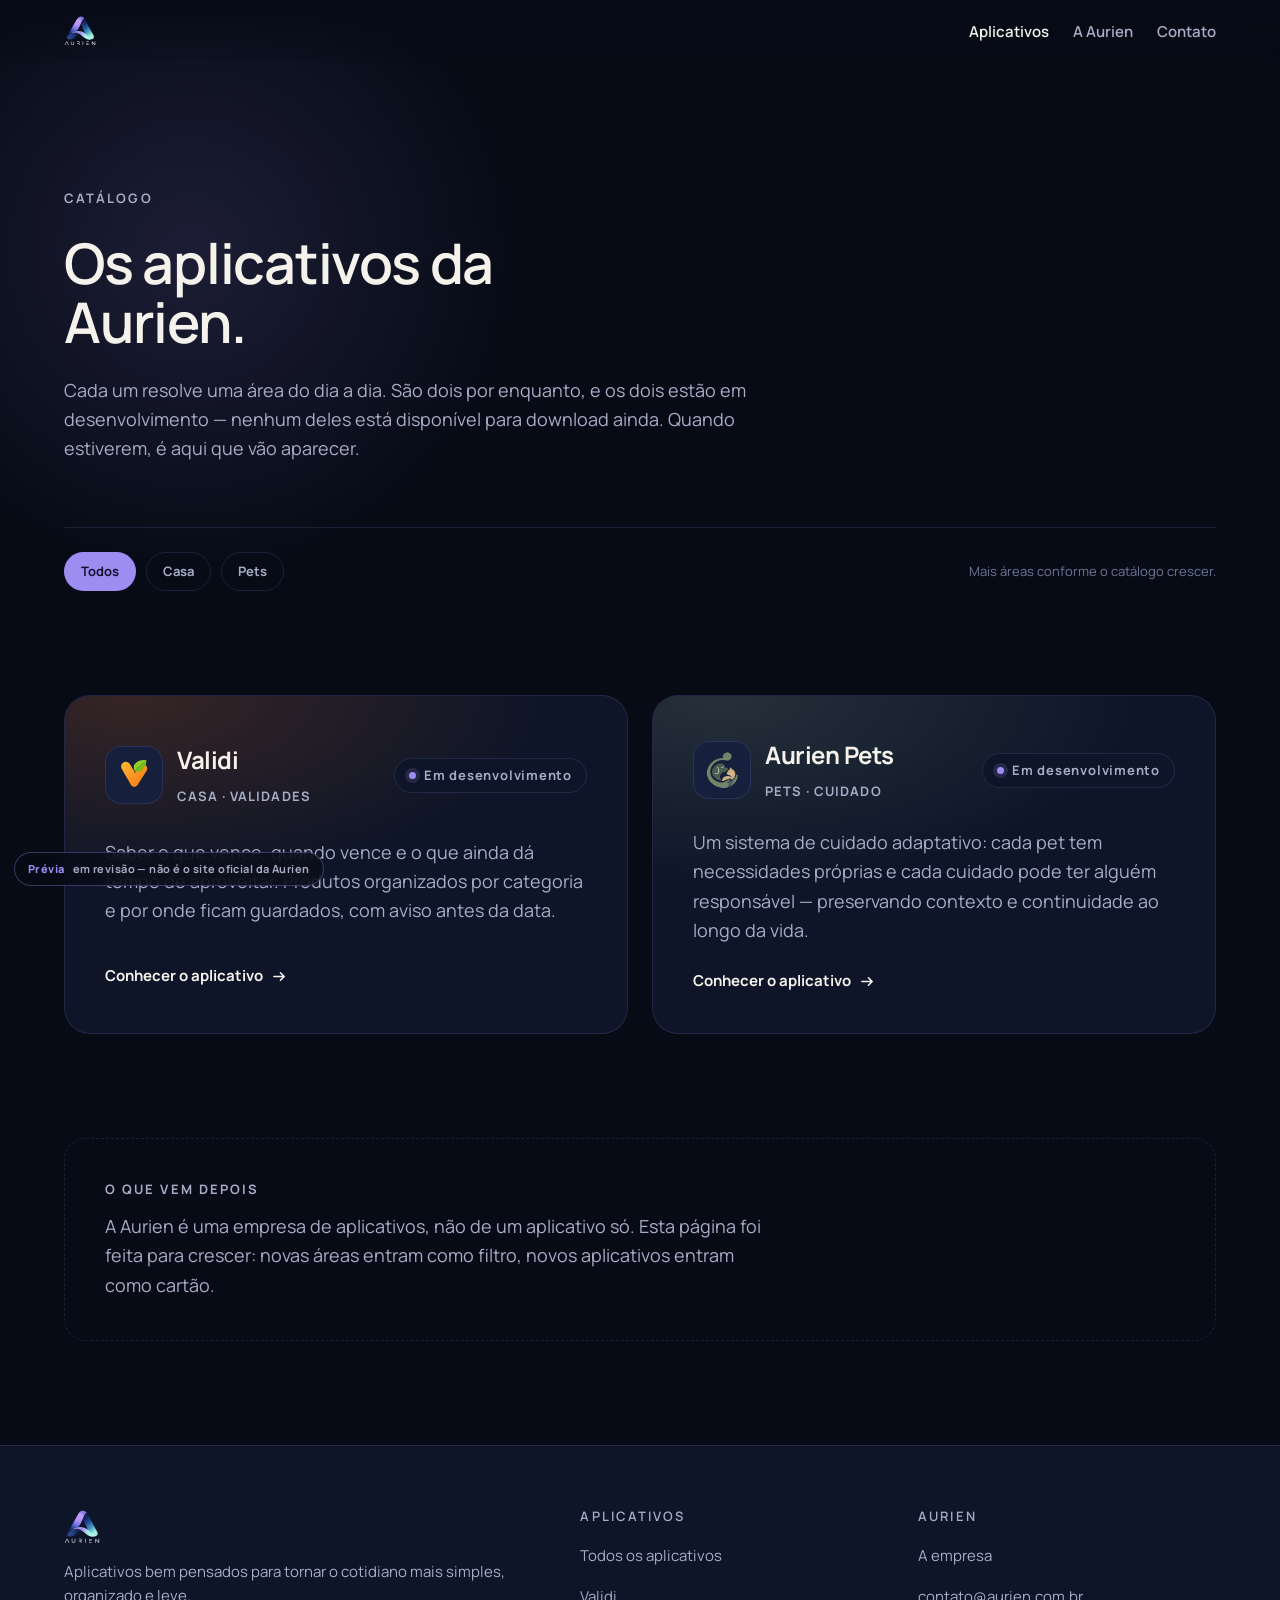
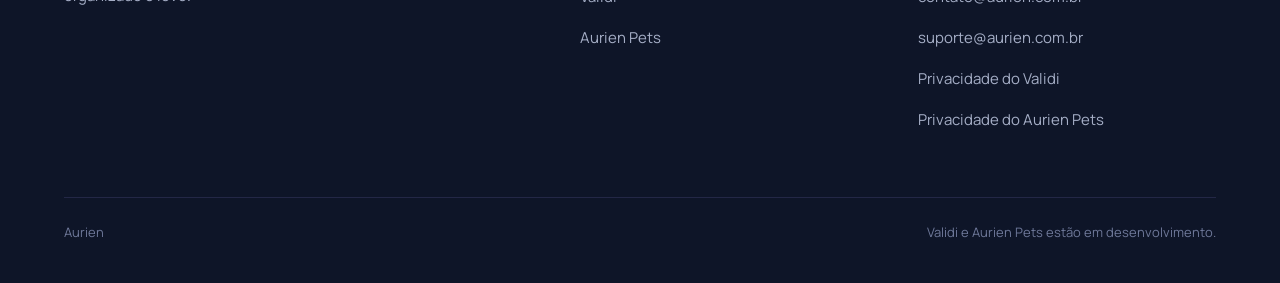
==== aplicativos/index.html @ d2beecc0 "Prévia do site institucional da Aurien para revisão Publicação estática apenas para revisão visual: " ====
<!doctype html>
<html lang="pt-BR">
<head>
<meta charset="utf-8">
<meta name="viewport" content="width=device-width, initial-scale=1">
<meta name="robots" content="noindex, nofollow">
<title>Aplicativos — Aurien</title>
<meta name="description" content="O catálogo de aplicativos da Aurien. Validi, para controle de validades, e Aurien Pets, para cuidado e acompanhamento dos pets. Ambos em desenvolvimento.">
<link rel="icon" href="../assets/marca/aurien-favicon.svg">
<link rel="preconnect" href="https://fonts.googleapis.com">
<link rel="preconnect" href="https://fonts.gstatic.com" crossorigin>
<link href="https://fonts.googleapis.com/css2?family=Manrope:wght@300;400;500;600;700;800&family=Cormorant+Garamond:ital,wght@0,300;0,400;1,300&display=swap" rel="stylesheet">
<link rel="stylesheet" href="../sites-incriveis.css">
<link rel="stylesheet" href="../aurien.css">
<style>
  .capa{padding-block:calc(var(--e7) + 20px) var(--e5); position:relative; overflow:hidden}
  .capa__brilho{
    position:absolute; inset:-30% auto auto -20%; width:70vmax; height:70vmax;
    pointer-events:none; z-index:-1;
    background:radial-gradient(closest-side, rgba(157,141,241,.14), transparent 72%);
  }
  .capa h1{max-width:16ch}
  .capa .conduz{margin-top:var(--e3)}

  /* filtros: preparados para crescer, discretos enquanto há dois aplicativos */
  .filtros{
    display:flex; align-items:center; gap:10px; flex-wrap:wrap;
    margin-top:var(--e5); padding-top:var(--e3); border-top:1px solid var(--borda);
  }
  .filtro{
    font:inherit; font-size:var(--t-micro); font-weight:700; cursor:pointer;
    padding:8px 16px; border-radius:999px;
    border:1px solid var(--borda); background:transparent; color:var(--tinta-suave);
    transition:color .25s, border-color .25s, background .25s;
  }
  .filtro:hover{color:var(--tinta); border-color:var(--borda-forte)}
  .filtro[aria-pressed="true"]{background:var(--acento); border-color:transparent; color:#15102E}
  .filtros__nota{font-size:var(--t-micro); color:var(--tinta-fraca); margin-left:auto}
  @media (max-width:640px){ .filtros__nota{margin-left:0; width:100%} }

  .catalogo{display:grid; gap:var(--e3); grid-template-columns:1fr 1fr; margin-top:var(--e4)}
  @media (max-width:860px){ .catalogo{grid-template-columns:1fr} }
  .app[hidden]{display:none}

  .vazio{
    grid-column:1/-1; padding:var(--e5); text-align:center;
    border:1px dashed var(--borda); border-radius:22px; color:var(--tinta-suave);
  }

  .proximos{
    margin-top:var(--e6); padding:var(--e4);
    border:1px dashed var(--borda); border-radius:22px;
    display:grid; gap:12px;
  }
  .proximos p{color:var(--tinta-suave); max-width:60ch}
</style>
</head>
<body>

<header class="topo">
  <div class="limite topo__linha">
    <a class="topo__marca" href="../" aria-label="Aurien, página inicial">
      <img src="../assets/marca/aurien-logo-marfim.svg" alt="Aurien">
    </a>
    <nav>
      <ul class="topo__menu">
        <li><a href="./">Aplicativos</a></li>
        <li><a href="../#sobre">A Aurien</a></li>
        <li><a href="../#contato">Contato</a></li>
      </ul>
    </nav>
  </div>
</header>

<main>
  <section class="capa">
    <div class="capa__brilho" aria-hidden="true"></div>
    <div class="limite">
      <p class="rotulo" data-fx="surgir">Catálogo</p>
      <h1 class="maior" data-fx="subir" style="margin-top:var(--e3)">
        Os aplicativos da Aurien.
      </h1>
      <p class="conduz" data-fx="surgir" data-fx-atraso="220">
        Cada um resolve uma área do dia a dia. São dois por enquanto, e os dois
        estão em desenvolvimento — nenhum deles está disponível para download
        ainda. Quando estiverem, é aqui que vão aparecer.
      </p>

      <div class="filtros" role="group" aria-label="Filtrar por área">
        <button class="filtro" type="button" aria-pressed="true" data-area="todos">Todos</button>
        <button class="filtro" type="button" aria-pressed="false" data-area="casa">Casa</button>
        <button class="filtro" type="button" aria-pressed="false" data-area="pets">Pets</button>
        <p class="filtros__nota">Mais áreas conforme o catálogo crescer.</p>
      </div>
    </div>
  </section>

  <section class="secao--curta" style="padding-top:0">
    <div class="limite">
      <div class="catalogo" id="catalogo">

        <a class="app app--validi" href="../validi/" data-area="casa" data-fx="subir">
          <div class="app__topo">
            <div class="app__marca">
              <span class="app__icone"><img src="../assets/apps/validi_symbol.svg" alt=""></span>
              <span>
                <span class="app__nome">Validi</span><br>
                <span class="app__area">Casa · validades</span>
              </span>
            </div>
            <span class="selo"><span class="selo__ponto" aria-hidden="true"></span>Em desenvolvimento</span>
          </div>
          <p class="app__texto">
            Saber o que vence, quando vence e o que ainda dá tempo de aproveitar.
            Produtos organizados por categoria e por onde ficam guardados, com
            aviso antes da data.
          </p>
          <span class="app__ir">
            Conhecer o aplicativo
            <svg width="15" height="15" viewBox="0 0 16 16" fill="none" aria-hidden="true">
              <path d="M2 8h11M9 4l4 4-4 4" stroke="currentColor" stroke-width="1.7" stroke-linecap="round" stroke-linejoin="round"/>
            </svg>
          </span>
        </a>

        <a class="app app--pets" href="../aurien-pets/" data-area="pets" data-fx="subir" data-fx-atraso="150">
          <div class="app__topo">
            <div class="app__marca">
              <span class="app__icone"><img src="../assets/apps/aurien_pets_symbol.png" alt=""></span>
              <span>
                <span class="app__nome">Aurien Pets</span><br>
                <span class="app__area">Pets · cuidado</span>
              </span>
            </div>
            <span class="selo"><span class="selo__ponto" aria-hidden="true"></span>Em desenvolvimento</span>
          </div>
          <p class="app__texto">
            Um sistema de cuidado adaptativo: cada pet tem necessidades próprias e
            cada cuidado pode ter alguém responsável — preservando contexto e
            continuidade ao longo da vida.
          </p>
          <span class="app__ir">
            Conhecer o aplicativo
            <svg width="15" height="15" viewBox="0 0 16 16" fill="none" aria-hidden="true">
              <path d="M2 8h11M9 4l4 4-4 4" stroke="currentColor" stroke-width="1.7" stroke-linecap="round" stroke-linejoin="round"/>
            </svg>
          </span>
        </a>

        <p class="vazio" id="vazio" hidden>Nenhum aplicativo nesta área ainda.</p>
      </div>

      <div class="proximos" data-fx="surgir">
        <p class="rotulo">O que vem depois</p>
        <p>
          A Aurien é uma empresa de aplicativos, não de um aplicativo só. Esta
          página foi feita para crescer: novas áreas entram como filtro, novos
          aplicativos entram como cartão.
        </p>
      </div>
    </div>
  </section>
</main>

<footer class="rodape">
  <div class="limite">
    <div class="rodape__grade">
      <div class="rodape__marca">
        <img src="../assets/marca/aurien-logo-marfim.svg" alt="Aurien">
        <p class="conduz pequeno">
          Aplicativos bem pensados para tornar o cotidiano mais simples,
          organizado e leve.
        </p>
      </div>
      <div>
        <h3>Aplicativos</h3>
        <ul>
          <li><a href="./">Todos os aplicativos</a></li>
          <li><a href="../validi/">Validi</a></li>
          <li><a href="../aurien-pets/">Aurien Pets</a></li>
        </ul>
      </div>
      <div>
        <h3>Aurien</h3>
        <ul>
          <li><a href="../#sobre">A empresa</a></li>
          <li><a href="mailto:contato@aurien.com.br">contato@aurien.com.br</a></li>
          <li><a href="mailto:suporte@aurien.com.br">suporte@aurien.com.br</a></li>
          <li><a href="../privacidade/validi/">Privacidade do Validi</a></li>
          <li><a href="../privacidade/aurien-pets/">Privacidade do Aurien Pets</a></li>
        </ul>
      </div>
    </div>
    <div class="rodape__fim">
      <p>Aurien</p>
      <p>Validi e Aurien Pets estão em desenvolvimento.</p>
    </div>
  </div>
</footer>

<script src="../sites-incriveis.js" defer></script>
<script src="../aurien.js" defer></script>
<script>
/* Filtro por área. Com dois aplicativos ele quase não trabalha — existe porque
   o catálogo vai crescer, e a estrutura já tem que aguentar. */
(function () {
  var botoes = [].slice.call(document.querySelectorAll(".filtro"));
  var cartoes = [].slice.call(document.querySelectorAll("#catalogo .app"));
  var vazio = document.getElementById("vazio");

  botoes.forEach(function (b) {
    b.addEventListener("click", function () {
      var area = b.dataset.area;
      botoes.forEach(function (o) { o.setAttribute("aria-pressed", String(o === b)); });
      var visiveis = 0;
      cartoes.forEach(function (c) {
        var mostra = area === "todos" || c.dataset.area === area;
        c.hidden = !mostra;
        if (mostra) visiveis++;
      });
      vazio.hidden = visiveis > 0;
    });
  });
})();
</script>

<style>
  .previa-selo{
    position:fixed; left:14px; bottom:14px; z-index:9999; pointer-events:none;
    display:flex; align-items:center; gap:8px;
    padding:7px 13px; border-radius:999px;
    border:1px solid rgba(157,141,241,.34);
    background:rgba(7,11,22,.76); backdrop-filter:blur(10px);
    font-family:"Manrope",system-ui,sans-serif; font-size:11px; font-weight:700;
    letter-spacing:.04em; color:#A5AEC6;
  }
  .previa-selo b{color:#9D8DF1; font-weight:800}
  @media (max-width:520px){ .previa-selo{font-size:10px; padding:6px 10px; left:10px; bottom:10px} }
  @media print{ .previa-selo{display:none} }
</style>
<p class="previa-selo"><b>Prévia</b> em revisão — não é o site oficial da Aurien</p>
</body>
</html>
---- aurien.css ----
/* ============================================================
   Aurien — sistema visual do site institucional
   Paleta, tipografia e componentes. Um arquivo só, para todas as páginas.
   ============================================================ */

:root{
  /* --- cor: fundo, superfície, tinta, UMA de acento --- */
  --fundo:#070B16;
  --superficie:#0E1528;
  --superficie-alta:#16203C;
  --borda:rgba(157,141,241,.15);
  --borda-forte:rgba(157,141,241,.30);
  --tinta:#F5F2EC;
  --tinta-suave:#A5AEC6;      /* neutro puxado para o acento, não cinza puro */
  --tinta-fraca:#6E7899;
  --acento:#9D8DF1;
  --menta:#B1EBDD;

  /* --- territórios dos aplicativos: a cor de cada um, dentro do escuro --- */
  --validi:#F97316;
  --validi-claro:#FDBA2D;
  --pets:#8CA88A;
  --pets-ouro:#DDBE8A;

  /* --- espaço em escala --- */
  --e1:8px; --e2:16px; --e3:24px; --e4:40px; --e5:64px; --e6:104px; --e7:168px;

  /* --- tipografia --- */
  --texto:"Manrope", system-ui, -apple-system, "Segoe UI", sans-serif;
  --display:"Cormorant Garamond", Georgia, "Times New Roman", serif;

  --t-micro:13px; --t-pequeno:15px; --t-base:18px;
  --t-medio:24px; --t-grande:36px; --t-maior:56px; --t-enorme:88px;

  --limite:1200px;
  --curva:cubic-bezier(.22,.61,.36,1);

  /* Estado inicial do "fundo que viaja" do motor. Sem isto, a primeira dobra
     fica branca: o motor passa a comandar o fundo do body assim que existe
     qualquer seção com data-fx-fundo, e as variáveis ainda não têm valor. */
  --fx-fundo:#070B16;
  --fx-tinta:#F5F2EC;
}

*{box-sizing:border-box}
html{scroll-behavior:smooth}
@media (prefers-reduced-motion: reduce){ html{scroll-behavior:auto} }

body{
  margin:0;
  background:var(--fundo);
  color:var(--tinta);
  font-family:var(--texto);
  font-size:var(--t-base);
  line-height:1.62;
  -webkit-font-smoothing:antialiased;
  overflow-x:hidden;
}

h1,h2,h3,h4{margin:0; font-weight:600; letter-spacing:-.022em; line-height:1.06}
p{margin:0}
img,svg,canvas{display:block; max-width:100%}
a{color:inherit}

/* ---------- utilidades de texto ---------- */

.limite{width:100%; max-width:var(--limite); margin-inline:auto; padding-inline:var(--e3)}
@media (max-width:720px){ .limite{padding-inline:var(--e2)} }

.rotulo{
  font-size:var(--t-micro); letter-spacing:.16em; text-transform:uppercase;
  font-weight:700; color:var(--tinta-suave);
}
.rotulo--acento{color:var(--acento)}

.editorial{
  font-family:var(--display); font-weight:300;
  letter-spacing:-.005em; line-height:1.04;
}

.conduz{color:var(--tinta-suave); max-width:62ch}
.conduz--estreito{max-width:46ch}

.enorme{font-size:clamp(44px,8.4vw,var(--t-enorme))}
.maior{font-size:clamp(34px,5.6vw,var(--t-maior))}
.grande{font-size:clamp(26px,3.6vw,var(--t-grande))}
.medio{font-size:clamp(21px,2.4vw,var(--t-medio))}
.pequeno{font-size:var(--t-pequeno)}

/* ---------- cabeçalho ---------- */

.topo{
  position:fixed; inset-inline:0; top:0; z-index:50;
  padding:var(--e2) 0;
  background:linear-gradient(to bottom, rgba(7,11,22,.92), rgba(7,11,22,0));
  backdrop-filter:blur(10px);
  -webkit-backdrop-filter:blur(10px);
}
.topo__linha{display:flex; align-items:center; justify-content:space-between; gap:var(--e3)}
.topo__marca{display:flex; align-items:center; gap:10px; text-decoration:none}
.topo__marca img{height:30px; width:auto}
.topo__menu{display:flex; align-items:center; gap:var(--e3); list-style:none; margin:0; padding:0}
.topo__menu a{
  text-decoration:none; font-size:var(--t-pequeno); font-weight:600;
  color:var(--tinta-suave); transition:color .25s var(--curva);
}
.topo__menu a:hover, .topo__menu a:focus-visible,
.topo__menu a[aria-current="page"]{color:var(--tinta)}
@media (max-width:720px){
  .topo__menu{gap:var(--e2)}
  .topo__menu li:nth-child(n+3){display:none}
}

/* ---------- botões ---------- */

.botao{
  display:inline-flex; align-items:center; gap:10px;
  font:inherit; font-size:var(--t-pequeno); font-weight:700;
  text-decoration:none; cursor:pointer;
  padding:13px 24px; border-radius:999px;
  border:1px solid var(--borda-forte);
  background:var(--acento); color:#15102E; border-color:transparent;
  transition:transform .3s var(--curva), box-shadow .3s var(--curva), background .25s;
}
.botao:hover, .botao:focus-visible{
  transform:translateY(-2px);
  box-shadow:0 12px 30px rgba(157,141,241,.28);
}
.botao--vazado{background:transparent; color:var(--tinta); border-color:var(--borda-forte)}
.botao--vazado:hover, .botao--vazado:focus-visible{
  background:rgba(157,141,241,.10); box-shadow:none;
}
.botao__seta{transition:transform .3s var(--curva)}
.botao:hover .botao__seta{transform:translateX(4px)}

/* ---------- selo de status ---------- */

.selo{
  display:inline-flex; align-items:center; gap:8px;
  font-size:var(--t-micro); font-weight:700; letter-spacing:.06em;
  padding:6px 14px; border-radius:999px;
  border:1px solid var(--borda); background:var(--superficie);
  color:var(--tinta-suave);
}
.selo__ponto{
  width:7px; height:7px; border-radius:50%;
  background:var(--acento);
  box-shadow:0 0 0 4px rgba(157,141,241,.16);
}
@media (prefers-reduced-motion: no-preference){
  .selo__ponto{animation:pulso 2.8s ease-in-out infinite}
}
@keyframes pulso{
  0%,100%{box-shadow:0 0 0 3px rgba(157,141,241,.20)}
  50%{box-shadow:0 0 0 7px rgba(157,141,241,.05)}
}

/* ---------- seções ---------- */

.secao{padding-block:var(--e7)}
.secao--curta{padding-block:var(--e6)}
@media (max-width:720px){
  .secao{padding-block:var(--e6)}
  .secao--curta{padding-block:var(--e5)}
}

.cabecalho-secao{display:grid; gap:var(--e3); max-width:72ch}
.cabecalho-secao--direita{margin-left:auto; text-align:right}
.cabecalho-secao--direita .conduz{margin-left:auto}

/* ---------- cartão de aplicativo ---------- */

.app{
  position:relative; overflow:hidden; isolation:isolate;
  display:grid; gap:var(--e3);
  padding:var(--e4);
  border-radius:26px;
  border:1px solid var(--borda);
  background:var(--superficie);
  text-decoration:none;
  transition:transform .45s var(--curva), border-color .35s, box-shadow .45s var(--curva);
}
.app::before{
  content:""; position:absolute; inset:0; z-index:-1;
  background:radial-gradient(120% 90% at 12% 0%, var(--luz-app, rgba(157,141,241,.17)), transparent 62%);
  opacity:.85; transition:opacity .45s var(--curva);
}
.app:hover, .app:focus-visible{
  transform:translateY(-6px);
  border-color:var(--borda-forte);
  box-shadow:0 26px 60px rgba(0,0,0,.42);
}
.app:hover::before, .app:focus-visible::before{opacity:1}
.app--validi{--luz-app:rgba(249,115,22,.20)}
.app--pets{--luz-app:rgba(140,168,138,.22)}

.app__topo{display:flex; align-items:center; justify-content:space-between; gap:var(--e2); flex-wrap:wrap}
.app__marca{display:flex; align-items:center; gap:14px}
.app__icone{
  width:58px; height:58px; border-radius:16px;
  display:grid; place-items:center; flex:none;
  background:var(--superficie-alta); border:1px solid var(--borda);
  padding:9px;
}
.app__icone img{width:100%; height:100%; object-fit:contain}
.app__nome{font-size:var(--t-medio); font-weight:700; letter-spacing:-.02em}
.app__area{font-size:var(--t-micro); color:var(--tinta-suave); letter-spacing:.08em; text-transform:uppercase; font-weight:700}
.app__texto{color:var(--tinta-suave); max-width:52ch}
.app__ir{display:inline-flex; align-items:center; gap:9px; font-weight:700; font-size:var(--t-pequeno); color:var(--tinta)}
.app__ir svg{transition:transform .3s var(--curva)}
.app:hover .app__ir svg{transform:translateX(5px)}

/* ---------- lista de atributos ---------- */

.atributos{list-style:none; margin:0; padding:0; display:grid; gap:var(--e2)}
.atributos li{
  display:grid; grid-template-columns:auto 1fr; gap:14px; align-items:start;
  color:var(--tinta-suave); font-size:var(--t-pequeno);
}
.atributos .marca-item{
  width:6px; height:6px; border-radius:50%; margin-top:10px;
  background:var(--acento); flex:none;
}

/* ---------- rodapé ---------- */

.rodape{
  border-top:1px solid var(--borda);
  padding-block:var(--e5) var(--e4);
  background:var(--superficie);
}
.rodape__grade{
  display:grid; gap:var(--e4);
  grid-template-columns:1.6fr 1fr 1fr;
  align-items:start;
}
@media (max-width:860px){ .rodape__grade{grid-template-columns:1fr 1fr} }
@media (max-width:560px){ .rodape__grade{grid-template-columns:1fr} }
.rodape h3{font-size:var(--t-micro); letter-spacing:.16em; text-transform:uppercase; color:var(--tinta-suave)}
.rodape ul{list-style:none; margin:var(--e2) 0 0; padding:0; display:grid; gap:12px}
.rodape a{color:var(--tinta-suave); text-decoration:none; font-size:var(--t-pequeno); transition:color .25s}
.rodape a:hover, .rodape a:focus-visible{color:var(--tinta)}
.rodape__marca img{height:34px; width:auto; margin-bottom:var(--e2)}
.rodape__fim{
  margin-top:var(--e5); padding-top:var(--e3);
  border-top:1px solid var(--borda);
  display:flex; justify-content:space-between; gap:var(--e2); flex-wrap:wrap;
  font-size:var(--t-micro); color:var(--tinta-fraca);
}

/* ---------- aviso de rascunho (políticas) ---------- */

.rascunho{
  display:grid; gap:10px;
  padding:var(--e3); border-radius:18px;
  border:1px solid rgba(253,186,45,.34);
  background:rgba(253,186,45,.07);
  color:var(--tinta);
}
.rascunho strong{color:var(--validi-claro)}
.rascunho p{color:var(--tinta-suave); font-size:var(--t-pequeno)}

/* ---------- foco visível ---------- */

:where(a,button,[tabindex]):focus-visible{
  outline:2px solid var(--acento); outline-offset:3px; border-radius:6px;
}

/* ---------- a fita, presença de marca ---------- */

.fita-marca{position:relative; width:100%; aspect-ratio:452/388}
.fita-marca canvas{width:100%; height:100%}

/* ============================================================
   Página de um aplicativo
   Cada app traz a sua cor para dentro do escuro da Aurien:
   --app, --app-2 e --app-luz são definidos por página.
   ============================================================ */

.capa-app{
  position:relative; overflow:hidden;
  padding-block:calc(var(--e7) + 20px) var(--e6);
}
.capa-app__luz{
  position:absolute; inset:-34% -20% auto auto; width:72vmax; height:72vmax;
  pointer-events:none; z-index:-1;
  background:radial-gradient(closest-side, var(--app-luz, rgba(157,141,241,.16)), transparent 70%);
}
.capa-app__grade{display:grid; grid-template-columns:1.25fr .75fr; gap:var(--e5); align-items:center}
@media (max-width:900px){ .capa-app__grade{grid-template-columns:1fr; gap:var(--e4)} }
.capa-app h1{max-width:14ch; margin-top:var(--e3)}
.capa-app .conduz{margin-top:var(--e3)}
.capa-app__acoes{display:flex; gap:var(--e2); flex-wrap:wrap; margin-top:var(--e4); align-items:center}

.retrato{
  position:relative;
  display:grid; place-items:center;
  aspect-ratio:4/5;
  border-radius:28px;
  border:1px solid var(--borda);
  background:
    radial-gradient(120% 90% at 50% 0%, var(--app-luz, rgba(157,141,241,.18)), transparent 64%),
    var(--superficie);
  padding:var(--e5);
}
.retrato img{width:min(62%, 220px); height:auto}
/* o nome do app é texto de verdade, nunca vetor dentro da imagem */
.retrato__marca{display:grid; justify-items:center; gap:var(--e3)}
.retrato__marca img{width:min(46%, 150px)}
.retrato__nome{
  font-size:var(--t-medio); font-weight:700; letter-spacing:-.02em; color:var(--tinta);
}
.retrato figcaption{
  position:absolute; inset-inline:var(--e3); bottom:var(--e3);
  font-size:var(--t-micro); color:var(--tinta-fraca); text-align:center;
}

.faixa-cor{height:3px; width:88px; border-radius:2px; background:linear-gradient(90deg, var(--app), var(--app-2))}

.beneficios{display:grid; gap:var(--e3); grid-template-columns:repeat(3,1fr); margin-top:var(--e5)}
@media (max-width:860px){ .beneficios{grid-template-columns:1fr} }
.beneficio{
  display:grid; gap:12px; align-content:start;
  padding:var(--e3); border-radius:20px;
  border:1px solid var(--borda); background:var(--superficie);
}
.beneficio h3{font-size:var(--t-base); letter-spacing:-.01em}
.beneficio p{color:var(--tinta-suave); font-size:var(--t-pequeno)}
.beneficio__n{font-size:var(--t-micro); font-weight:800; letter-spacing:.14em; color:var(--app)}

.detalhes{display:grid; grid-template-columns:.8fr 1.2fr; gap:var(--e5); margin-top:var(--e5)}
@media (max-width:860px){ .detalhes{grid-template-columns:1fr; gap:var(--e3)} }

.blocos{display:grid; gap:var(--e3); grid-template-columns:1fr 1fr; margin-top:var(--e4)}
@media (max-width:720px){ .blocos{grid-template-columns:1fr} }
.bloco{
  padding:var(--e3); border-radius:18px;
  border:1px solid var(--borda); background:var(--superficie);
  display:grid; gap:10px; align-content:start;
}
.bloco h3{font-size:var(--t-pequeno); letter-spacing:.02em}
.bloco p, .bloco a{color:var(--tinta-suave); font-size:var(--t-pequeno)}
.bloco a{color:var(--tinta); text-decoration:none; border-bottom:1px solid var(--borda-forte); justify-self:start; padding-bottom:2px}

.citacao{
  font-family:var(--display); font-weight:300;
  font-size:clamp(23px,3vw,32px); line-height:1.3;
  color:var(--tinta); max-width:30ch;
  padding-left:var(--e3); border-left:2px solid var(--app);
}
.citacao cite{display:block; font-family:var(--texto); font-size:var(--t-micro);
  font-style:normal; color:var(--tinta-fraca); margin-top:var(--e2); letter-spacing:.06em; text-transform:uppercase}
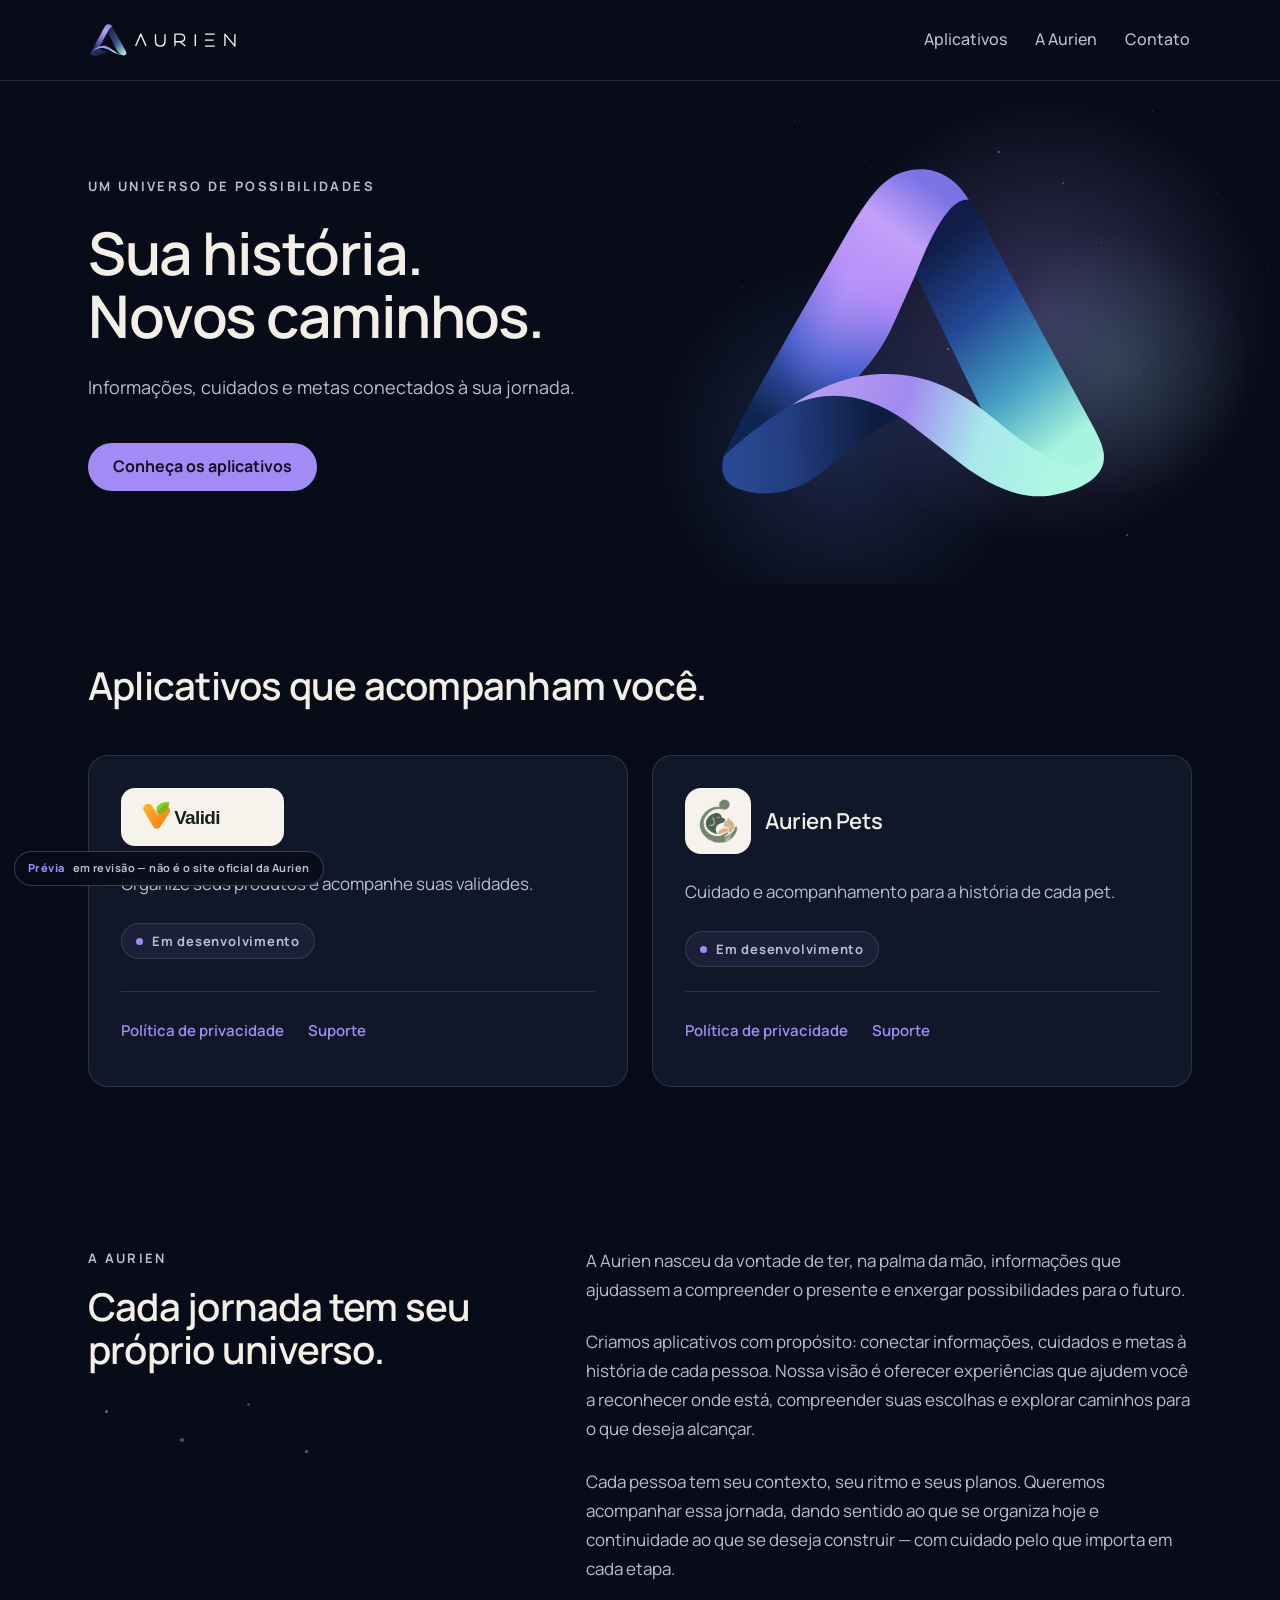
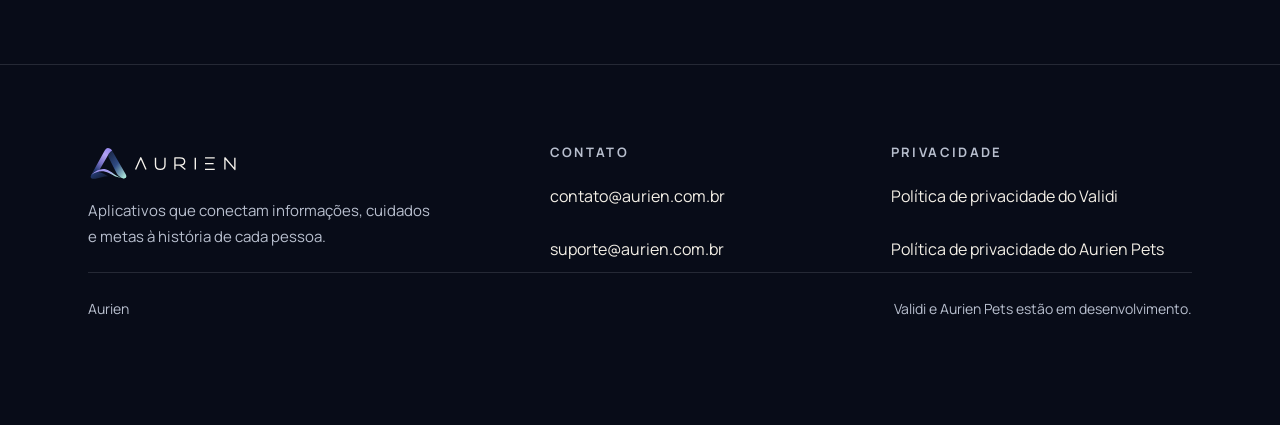
==== commit 3c3dc01e: "Reconstrói a prévia: home única, atmosfera estática e políticas Substitui a versão anterior por uma " ====
--- a/aplicativos/index.html
+++ b/aplicativos/index.html
@@ -3,241 +3,24 @@
 <head>
 <meta charset="utf-8">
 <meta name="viewport" content="width=device-width, initial-scale=1">
+<title>Aplicativos — Aurien</title>
 <meta name="robots" content="noindex, nofollow">
-<title>Aplicativos — Aurien</title>
-<meta name="description" content="O catálogo de aplicativos da Aurien. Validi, para controle de validades, e Aurien Pets, para cuidado e acompanhamento dos pets. Ambos em desenvolvimento.">
-<link rel="icon" href="../assets/marca/aurien-favicon.svg">
-<link rel="preconnect" href="https://fonts.googleapis.com">
-<link rel="preconnect" href="https://fonts.gstatic.com" crossorigin>
-<link href="https://fonts.googleapis.com/css2?family=Manrope:wght@300;400;500;600;700;800&family=Cormorant+Garamond:ital,wght@0,300;0,400;1,300&display=swap" rel="stylesheet">
-<link rel="stylesheet" href="../sites-incriveis.css">
-<link rel="stylesheet" href="../aurien.css">
-<style>
-  .capa{padding-block:calc(var(--e7) + 20px) var(--e5); position:relative; overflow:hidden}
-  .capa__brilho{
-    position:absolute; inset:-30% auto auto -20%; width:70vmax; height:70vmax;
-    pointer-events:none; z-index:-1;
-    background:radial-gradient(closest-side, rgba(157,141,241,.14), transparent 72%);
-  }
-  .capa h1{max-width:16ch}
-  .capa .conduz{margin-top:var(--e3)}
-
-  /* filtros: preparados para crescer, discretos enquanto há dois aplicativos */
-  .filtros{
-    display:flex; align-items:center; gap:10px; flex-wrap:wrap;
-    margin-top:var(--e5); padding-top:var(--e3); border-top:1px solid var(--borda);
-  }
-  .filtro{
-    font:inherit; font-size:var(--t-micro); font-weight:700; cursor:pointer;
-    padding:8px 16px; border-radius:999px;
-    border:1px solid var(--borda); background:transparent; color:var(--tinta-suave);
-    transition:color .25s, border-color .25s, background .25s;
-  }
-  .filtro:hover{color:var(--tinta); border-color:var(--borda-forte)}
-  .filtro[aria-pressed="true"]{background:var(--acento); border-color:transparent; color:#15102E}
-  .filtros__nota{font-size:var(--t-micro); color:var(--tinta-fraca); margin-left:auto}
-  @media (max-width:640px){ .filtros__nota{margin-left:0; width:100%} }
-
-  .catalogo{display:grid; gap:var(--e3); grid-template-columns:1fr 1fr; margin-top:var(--e4)}
-  @media (max-width:860px){ .catalogo{grid-template-columns:1fr} }
-  .app[hidden]{display:none}
-
-  .vazio{
-    grid-column:1/-1; padding:var(--e5); text-align:center;
-    border:1px dashed var(--borda); border-radius:22px; color:var(--tinta-suave);
-  }
-
-  .proximos{
-    margin-top:var(--e6); padding:var(--e4);
-    border:1px dashed var(--borda); border-radius:22px;
-    display:grid; gap:12px;
-  }
-  .proximos p{color:var(--tinta-suave); max-width:60ch}
-</style>
+<link rel="canonical" href="../#aplicativos">
+<!-- Este endereço virou uma seção da home. O refresh cobre quem chega sem
+     JavaScript; o script abaixo evita deixar a parada no histórico. -->
+<meta http-equiv="refresh" content="0; url=../#aplicativos">
+<link rel="stylesheet" href="../styles.css">
+<script>location.replace(new URL("../#aplicativos", location.href).href)</script>
 </head>
 <body>
-
-<header class="topo">
-  <div class="limite topo__linha">
-    <a class="topo__marca" href="../" aria-label="Aurien, página inicial">
-      <img src="../assets/marca/aurien-logo-marfim.svg" alt="Aurien">
-    </a>
-    <nav>
-      <ul class="topo__menu">
-        <li><a href="./">Aplicativos</a></li>
-        <li><a href="../#sobre">A Aurien</a></li>
-        <li><a href="../#contato">Contato</a></li>
-      </ul>
-    </nav>
+<main class="legal">
+  <div class="legal__limite">
+    <h1>Os aplicativos agora fica na página inicial</h1>
+    <p class="conduz" style="margin-top:var(--e3)">
+      Se a página não abrir sozinha,
+      <a href="../#aplicativos" style="color:var(--accent)">siga para Os aplicativos</a>.
+    </p>
   </div>
-</header>
-
-<main>
-  <section class="capa">
-    <div class="capa__brilho" aria-hidden="true"></div>
-    <div class="limite">
-      <p class="rotulo" data-fx="surgir">Catálogo</p>
-      <h1 class="maior" data-fx="subir" style="margin-top:var(--e3)">
-        Os aplicativos da Aurien.
-      </h1>
-      <p class="conduz" data-fx="surgir" data-fx-atraso="220">
-        Cada um resolve uma área do dia a dia. São dois por enquanto, e os dois
-        estão em desenvolvimento — nenhum deles está disponível para download
-        ainda. Quando estiverem, é aqui que vão aparecer.
-      </p>
-
-      <div class="filtros" role="group" aria-label="Filtrar por área">
-        <button class="filtro" type="button" aria-pressed="true" data-area="todos">Todos</button>
-        <button class="filtro" type="button" aria-pressed="false" data-area="casa">Casa</button>
-        <button class="filtro" type="button" aria-pressed="false" data-area="pets">Pets</button>
-        <p class="filtros__nota">Mais áreas conforme o catálogo crescer.</p>
-      </div>
-    </div>
-  </section>
-
-  <section class="secao--curta" style="padding-top:0">
-    <div class="limite">
-      <div class="catalogo" id="catalogo">
-
-        <a class="app app--validi" href="../validi/" data-area="casa" data-fx="subir">
-          <div class="app__topo">
-            <div class="app__marca">
-              <span class="app__icone"><img src="../assets/apps/validi_symbol.svg" alt=""></span>
-              <span>
-                <span class="app__nome">Validi</span><br>
-                <span class="app__area">Casa · validades</span>
-              </span>
-            </div>
-            <span class="selo"><span class="selo__ponto" aria-hidden="true"></span>Em desenvolvimento</span>
-          </div>
-          <p class="app__texto">
-            Saber o que vence, quando vence e o que ainda dá tempo de aproveitar.
-            Produtos organizados por categoria e por onde ficam guardados, com
-            aviso antes da data.
-          </p>
-          <span class="app__ir">
-            Conhecer o aplicativo
-            <svg width="15" height="15" viewBox="0 0 16 16" fill="none" aria-hidden="true">
-              <path d="M2 8h11M9 4l4 4-4 4" stroke="currentColor" stroke-width="1.7" stroke-linecap="round" stroke-linejoin="round"/>
-            </svg>
-          </span>
-        </a>
-
-        <a class="app app--pets" href="../aurien-pets/" data-area="pets" data-fx="subir" data-fx-atraso="150">
-          <div class="app__topo">
-            <div class="app__marca">
-              <span class="app__icone"><img src="../assets/apps/aurien_pets_symbol.png" alt=""></span>
-              <span>
-                <span class="app__nome">Aurien Pets</span><br>
-                <span class="app__area">Pets · cuidado</span>
-              </span>
-            </div>
-            <span class="selo"><span class="selo__ponto" aria-hidden="true"></span>Em desenvolvimento</span>
-          </div>
-          <p class="app__texto">
-            Um sistema de cuidado adaptativo: cada pet tem necessidades próprias e
-            cada cuidado pode ter alguém responsável — preservando contexto e
-            continuidade ao longo da vida.
-          </p>
-          <span class="app__ir">
-            Conhecer o aplicativo
-            <svg width="15" height="15" viewBox="0 0 16 16" fill="none" aria-hidden="true">
-              <path d="M2 8h11M9 4l4 4-4 4" stroke="currentColor" stroke-width="1.7" stroke-linecap="round" stroke-linejoin="round"/>
-            </svg>
-          </span>
-        </a>
-
-        <p class="vazio" id="vazio" hidden>Nenhum aplicativo nesta área ainda.</p>
-      </div>
-
-      <div class="proximos" data-fx="surgir">
-        <p class="rotulo">O que vem depois</p>
-        <p>
-          A Aurien é uma empresa de aplicativos, não de um aplicativo só. Esta
-          página foi feita para crescer: novas áreas entram como filtro, novos
-          aplicativos entram como cartão.
-        </p>
-      </div>
-    </div>
-  </section>
 </main>
-
-<footer class="rodape">
-  <div class="limite">
-    <div class="rodape__grade">
-      <div class="rodape__marca">
-        <img src="../assets/marca/aurien-logo-marfim.svg" alt="Aurien">
-        <p class="conduz pequeno">
-          Aplicativos bem pensados para tornar o cotidiano mais simples,
-          organizado e leve.
-        </p>
-      </div>
-      <div>
-        <h3>Aplicativos</h3>
-        <ul>
-          <li><a href="./">Todos os aplicativos</a></li>
-          <li><a href="../validi/">Validi</a></li>
-          <li><a href="../aurien-pets/">Aurien Pets</a></li>
-        </ul>
-      </div>
-      <div>
-        <h3>Aurien</h3>
-        <ul>
-          <li><a href="../#sobre">A empresa</a></li>
-          <li><a href="mailto:contato@aurien.com.br">contato@aurien.com.br</a></li>
-          <li><a href="mailto:suporte@aurien.com.br">suporte@aurien.com.br</a></li>
-          <li><a href="../privacidade/validi/">Privacidade do Validi</a></li>
-          <li><a href="../privacidade/aurien-pets/">Privacidade do Aurien Pets</a></li>
-        </ul>
-      </div>
-    </div>
-    <div class="rodape__fim">
-      <p>Aurien</p>
-      <p>Validi e Aurien Pets estão em desenvolvimento.</p>
-    </div>
-  </div>
-</footer>
-
-<script src="../sites-incriveis.js" defer></script>
-<script src="../aurien.js" defer></script>
-<script>
-/* Filtro por área. Com dois aplicativos ele quase não trabalha — existe porque
-   o catálogo vai crescer, e a estrutura já tem que aguentar. */
-(function () {
-  var botoes = [].slice.call(document.querySelectorAll(".filtro"));
-  var cartoes = [].slice.call(document.querySelectorAll("#catalogo .app"));
-  var vazio = document.getElementById("vazio");
-
-  botoes.forEach(function (b) {
-    b.addEventListener("click", function () {
-      var area = b.dataset.area;
-      botoes.forEach(function (o) { o.setAttribute("aria-pressed", String(o === b)); });
-      var visiveis = 0;
-      cartoes.forEach(function (c) {
-        var mostra = area === "todos" || c.dataset.area === area;
-        c.hidden = !mostra;
-        if (mostra) visiveis++;
-      });
-      vazio.hidden = visiveis > 0;
-    });
-  });
-})();
-</script>
-
-<style>
-  .previa-selo{
-    position:fixed; left:14px; bottom:14px; z-index:9999; pointer-events:none;
-    display:flex; align-items:center; gap:8px;
-    padding:7px 13px; border-radius:999px;
-    border:1px solid rgba(157,141,241,.34);
-    background:rgba(7,11,22,.76); backdrop-filter:blur(10px);
-    font-family:"Manrope",system-ui,sans-serif; font-size:11px; font-weight:700;
-    letter-spacing:.04em; color:#A5AEC6;
-  }
-  .previa-selo b{color:#9D8DF1; font-weight:800}
-  @media (max-width:520px){ .previa-selo{font-size:10px; padding:6px 10px; left:10px; bottom:10px} }
-  @media print{ .previa-selo{display:none} }
-</style>
-<p class="previa-selo"><b>Prévia</b> em revisão — não é o site oficial da Aurien</p>
 </body>
 </html>
--- a/styles.css
+++ b/styles.css
@@ -0,0 +1,403 @@
+/* ============================================================
+   Aurien — site institucional
+   Um arquivo de estilo para todas as páginas. Sem build, sem framework.
+   ============================================================ */
+
+:root{
+  /* --- cor --- */
+  --bg:#080C18;
+  --surface:#101728;
+  --surface-hover:#151E33;
+  --text:#F3EFE6;
+  --text-secondary:#B8BFCE;
+  --accent:#A28BF4;
+  --accent-hover:#B39EFA;
+  --blue:#526FCE;
+  --turquoise:#75CDBB;
+  --border:rgba(184,191,206,0.16);
+
+  /* Tinta sobre o violeta do botão. Conferido: 6,7:1 contra --accent. */
+  --sobre-acento:#141022;
+
+  /* --- espaço: múltiplos de 8 --- */
+  --e1:8px;  --e2:16px; --e3:24px; --e4:32px;
+  --e5:40px; --e6:48px; --e7:64px; --e8:80px;
+
+  --container:1200px;
+  --margem:24px;        /* celular */
+  --secao-y:48px;       /* celular */
+  --raio:20px;
+
+  --texto:"Manrope", system-ui, -apple-system, "Segoe UI", Arial, sans-serif;
+  --transicao:180ms cubic-bezier(.22,.61,.36,1);
+}
+
+@media (min-width:640px){
+  :root{ --margem:40px; --secao-y:64px }
+}
+@media (min-width:960px){
+  :root{ --margem:48px; --secao-y:80px }
+}
+
+*{box-sizing:border-box}
+
+html{scroll-behavior:smooth}
+
+body{
+  margin:0;
+  background:var(--bg);
+  color:var(--text);
+  font-family:var(--texto);
+  font-size:17px;
+  font-weight:400;
+  line-height:1.7;
+  -webkit-font-smoothing:antialiased;
+}
+
+h1,h2,h3{margin:0; font-weight:600; letter-spacing:-.02em; line-height:1.14}
+p{margin:0}
+img,svg{display:block; max-width:100%}
+a{color:inherit}
+ul{margin:0; padding:0; list-style:none}
+
+/* ---------- utilidades ---------- */
+
+.limite{
+  width:100%; max-width:var(--container);
+  margin-inline:auto; padding-inline:var(--margem);
+}
+
+.secao{padding-block:var(--secao-y)}
+
+.sobrancelha{
+  font-size:13px; font-weight:700;
+  letter-spacing:.18em; text-transform:uppercase;
+  color:var(--text-secondary);
+}
+
+.titulo-secao{font-size:clamp(28px,3vw,40px); line-height:1.12}
+
+.conduz{color:var(--text-secondary); max-width:65ch}
+
+/* Some do desenho, continua para quem lê por leitor de tela. */
+.so-leitor{
+  position:absolute; width:1px; height:1px;
+  padding:0; margin:-1px; overflow:hidden;
+  clip-path:inset(50%); white-space:nowrap; border:0;
+}
+
+/* ---------- cabeçalho ---------- */
+
+.topo{border-bottom:1px solid var(--border)}
+.topo__linha{
+  display:flex; align-items:center; justify-content:space-between;
+  gap:var(--e3); min-height:80px; flex-wrap:wrap;
+}
+/* A assinatura deitada é a oficial para fundo escuro: nome em marfim. */
+.topo__marca{display:inline-flex; align-items:center; text-decoration:none; padding-block:var(--e2)}
+.topo__marca img{width:156px; height:auto}
+
+.menu{display:flex; align-items:center; gap:var(--e3); flex-wrap:wrap}
+.menu a{
+  text-decoration:none; font-size:16px; font-weight:500;
+  color:var(--text-secondary);
+  padding:10px 2px; display:inline-block;
+  transition:color var(--transicao);
+}
+.menu a:hover, .menu a:focus-visible{color:var(--text)}
+
+/* No celular os três destinos descem para uma segunda linha compacta.
+   Nenhum deles é escondido: são só três. */
+@media (max-width:639px){
+  .topo__linha{
+    flex-direction:column; align-items:flex-start;
+    gap:0; min-height:0; padding-block:var(--e2);
+  }
+  .topo__marca{padding-block:var(--e1)}
+  .topo__marca img{width:140px}
+  .menu{gap:var(--e3); padding-bottom:var(--e1)}
+  .menu a{font-size:15px}
+}
+
+/* ---------- botão ---------- */
+
+.botao{
+  display:inline-flex; align-items:center; justify-content:center; gap:10px;
+  min-height:48px; padding:0 var(--e3);
+  font:inherit; font-size:16px; font-weight:700;
+  text-decoration:none; cursor:pointer;
+  border:1px solid transparent; border-radius:999px;
+  background:var(--accent); color:var(--sobre-acento);
+  transition:background var(--transicao);
+}
+.botao:hover, .botao:focus-visible{background:var(--accent-hover)}
+
+/* ---------- abertura ---------- */
+
+.abertura{position:relative; isolation:isolate}
+.abertura__grade{
+  display:grid; gap:var(--e5); align-items:center;
+  padding-block:var(--secao-y);
+}
+@media (min-width:960px){
+  .abertura__grade{grid-template-columns:55fr 45fr; gap:var(--e5)}
+}
+
+.abertura h1{
+  font-size:clamp(38px,4.6vw,64px); font-weight:600;
+  line-height:1.08; letter-spacing:-.025em;
+  margin-top:var(--e3);
+}
+.abertura__frase{margin-top:var(--e3); font-size:18px; color:var(--text-secondary); max-width:46ch}
+.abertura__acao{margin-top:var(--e5)}
+
+/* No celular o texto vem primeiro e o símbolo depois, sem empurrar
+   os aplicativos para longe. */
+.abertura__simbolo{justify-self:center}
+.abertura__simbolo img{width:min(100%, 230px); height:auto}
+@media (min-width:960px){
+  .abertura__simbolo img{width:min(100%, 400px)}
+}
+
+/* ---------- atmosfera: estrelas e luz ----------
+   Camada puramente decorativa, isolada do conteúdo. Fica atrás de tudo,
+   não recebe clique e não é anunciada por leitor de tela. O recorte abaixo
+   contém a própria decoração; o conteúdo não depende dele. */
+
+.atmosfera{
+  position:absolute; inset:0; z-index:-1;
+  overflow:hidden; pointer-events:none;
+}
+
+.estrela{
+  position:absolute;
+  left:var(--x); top:var(--y);
+  width:var(--d,1px); height:var(--d,1px);
+  border-radius:50%;
+  background:var(--text);
+  opacity:var(--o,.3);
+}
+/* No celular fica só o conjunto essencial de estrelas. */
+@media (max-width:639px){ .estrela--extra{display:none} }
+
+.luz{position:absolute; border-radius:50%}
+.luz--violeta{
+  right:-6%; top:-14%; width:min(70vw,620px); aspect-ratio:1;
+  background:radial-gradient(closest-side, rgba(162,139,244,.30), rgba(162,139,244,0) 72%);
+}
+.luz--azul{
+  right:14%; bottom:-24%; width:min(62vw,520px); aspect-ratio:1;
+  background:radial-gradient(closest-side, rgba(82,111,206,.26), rgba(82,111,206,0) 72%);
+}
+.luz--turquesa{
+  right:-2%; bottom:6%; width:min(44vw,380px); aspect-ratio:1;
+  background:radial-gradient(closest-side, rgba(117,205,187,.18), rgba(117,205,187,0) 70%);
+}
+
+@media (prefers-reduced-motion: no-preference){
+  .luz--violeta{animation:respirar 22s ease-in-out infinite alternate}
+  .luz--azul{animation:respirar2 19s ease-in-out infinite alternate}
+  .luz--turquesa{animation:respirar 24s ease-in-out infinite alternate}
+}
+/* Só transform e opacity: nada de animar blur ou sombra. */
+@keyframes respirar{
+  from{transform:translate3d(0,0,0) scale(1); opacity:.85}
+  to  {transform:translate3d(-14px,16px,0) scale(1.05); opacity:1}
+}
+@keyframes respirar2{
+  from{transform:translate3d(0,0,0) scale(1.04); opacity:1}
+  to  {transform:translate3d(18px,-12px,0) scale(1); opacity:.85}
+}
+
+/* ---------- aplicativos ---------- */
+
+.apps{display:grid; gap:var(--e3); margin-top:var(--e6)}
+@media (min-width:640px){ .apps{grid-template-columns:1fr 1fr} }
+
+.cartao{
+  display:flex; flex-direction:column; gap:var(--e3);
+  padding:var(--e3);
+  border:1px solid var(--border); border-radius:var(--raio);
+  background:var(--surface);
+  transition:background var(--transicao), border-color var(--transicao), transform var(--transicao);
+}
+@media (min-width:960px){ .cartao{padding:var(--e4)} }
+@media (hover:hover){
+  .cartao:hover{background:var(--surface-hover); border-color:rgba(184,191,206,.28); transform:translateY(-3px)}
+}
+.cartao:focus-within{border-color:rgba(184,191,206,.28)}
+
+/* O lettering do Validi é quase preto: sobre o cartão escuro ele sumiria.
+   A superfície clara existe para isso — o arquivo não é recolorido. */
+.marca-app{
+  display:inline-flex; align-items:center; gap:14px;
+  background:#F6F3EC; border-radius:14px;
+  padding:12px 16px; align-self:flex-start;
+}
+.marca-app--simbolo{padding:10px; border-radius:16px}
+.marca-app img{height:34px; width:auto}
+.marca-app--simbolo img{height:46px}
+
+.cartao h3{font-size:22px}
+.cartao__nome{display:flex; align-items:center; gap:14px; flex-wrap:wrap}
+
+.cartao__desc{color:var(--text-secondary); max-width:46ch}
+
+.estado{
+  display:inline-flex; align-items:center; gap:9px;
+  align-self:flex-start;
+  font-size:13px; font-weight:700; letter-spacing:.06em;
+  padding:6px 14px; border-radius:999px;
+  border:1px solid var(--border); background:rgba(162,139,244,.08);
+  color:var(--text-secondary);
+}
+.estado__ponto{width:7px; height:7px; border-radius:50%; background:var(--accent); flex:none}
+
+/* Os links encostam na base: com margin-top:auto os dois cartões alinham. */
+.cartao__links{
+  margin-top:auto; padding-top:var(--e2);
+  border-top:1px solid var(--border);
+  display:flex; flex-wrap:wrap; gap:var(--e1) var(--e3);
+}
+.cartao__links a{
+  display:inline-block; padding:10px 0;
+  font-size:15px; font-weight:600; color:var(--accent);
+  text-decoration:none;
+  transition:color var(--transicao);
+}
+.cartao__links a:hover, .cartao__links a:focus-visible{color:var(--accent-hover); text-decoration:underline}
+
+/* ---------- sobre ---------- */
+
+.sobre{position:relative}
+.sobre__grade{display:grid; gap:var(--e5)}
+@media (min-width:960px){
+  .sobre__grade{grid-template-columns:minmax(0,1fr) minmax(0,1.45fr); gap:var(--e8); align-items:start}
+}
+.sobre__texto{display:grid; gap:var(--e3)}
+.sobre__texto p{color:var(--text-secondary); max-width:65ch}
+
+/* Pequeno agrupamento de luz ao lado do texto. Sem linhas, sem movimento. */
+.constelacao{position:relative; height:84px; margin-top:var(--e3)}
+.constelacao span{
+  position:absolute; left:var(--x); top:var(--y);
+  width:var(--d,3px); height:var(--d,3px); border-radius:50%;
+  background:var(--turquoise); opacity:var(--o,.5);
+}
+
+/* ---------- contato e rodapé ---------- */
+
+.contato{border-top:1px solid var(--border)}
+.contato__grade{display:grid; gap:var(--e5)}
+@media (min-width:640px){ .contato__grade{grid-template-columns:1fr 1fr} }
+@media (min-width:960px){ .contato__grade{grid-template-columns:1.4fr 1fr 1fr} }
+
+.contato h3{
+  font-size:13px; font-weight:700; letter-spacing:.18em;
+  text-transform:uppercase; color:var(--text-secondary);
+}
+.contato ul{margin-top:var(--e2); display:grid; gap:var(--e1)}
+.contato a{
+  display:inline-block; padding:8px 0;
+  color:var(--text); font-size:16px; text-decoration:none;
+  border-bottom:1px solid transparent;
+  transition:border-color var(--transicao);
+}
+.contato a:hover, .contato a:focus-visible{border-bottom-color:var(--accent)}
+.contato__marca img{width:156px; height:auto}
+.contato__marca p{margin-top:var(--e2); color:var(--text-secondary); font-size:15px; max-width:38ch}
+
+.rodape{
+  border-top:1px solid var(--border);
+  padding-block:var(--e3);
+  display:flex; justify-content:space-between; gap:var(--e2);
+  flex-wrap:wrap;
+  font-size:14px; color:var(--text-secondary);
+}
+
+/* ---------- foco ---------- */
+
+:where(a,button,[tabindex]):focus-visible{
+  outline:2px solid var(--accent); outline-offset:3px; border-radius:6px;
+}
+
+/* ---------- entrada dos elementos ----------
+   O conteúdo é visível por padrão. Só quando o JavaScript confirma que está
+   vivo (classe .js no html) é que ele parte de baixo e aparece. Falha de
+   script nunca esconde nada. */
+
+.js .revelar{opacity:0; transform:translateY(12px)}
+.js .revelar.visivel{
+  opacity:1; transform:none;
+  transition:opacity 480ms ease-out, transform 480ms ease-out;
+}
+
+/* ---------- movimento reduzido ---------- */
+
+@media (prefers-reduced-motion: reduce){
+  html{scroll-behavior:auto}
+  .js .revelar{opacity:1; transform:none}
+  .luz{animation:none !important}
+  *{transition-duration:1ms !important; animation-duration:1ms !important; animation-iteration-count:1 !important}
+}
+
+/* ============================================================
+   Páginas de política de privacidade
+   Fundo uniforme, sem decoração, largura de leitura curta.
+   ============================================================ */
+
+.legal{padding-block:var(--secao-y)}
+.legal__limite{
+  width:100%; max-width:760px;
+  margin-inline:auto; padding-inline:var(--margem);
+}
+.legal h1{font-size:clamp(28px,3.4vw,40px); line-height:1.14}
+.legal__data{margin-top:var(--e2); color:var(--text-secondary); font-size:15px}
+.legal__corpo{margin-top:var(--e6); display:grid; gap:var(--e6)}
+.legal__corpo h2{font-size:22px; margin-bottom:var(--e2)}
+.legal__corpo p, .legal__corpo li{color:var(--text-secondary); font-size:17px; line-height:1.75}
+.legal__corpo ul{display:grid; gap:var(--e1); padding-left:var(--e3); list-style:disc}
+/* Endereços longos quebram em vez de furar a tela. */
+.legal__corpo a{color:var(--accent); overflow-wrap:anywhere}
+
+.pendente{
+  display:grid; gap:var(--e1);
+  margin-top:var(--e2); padding:var(--e3);
+  border:1px dashed rgba(162,139,244,.42); border-radius:16px;
+  background:rgba(162,139,244,.07);
+}
+.pendente strong{
+  font-size:12px; letter-spacing:.14em; text-transform:uppercase;
+  color:var(--accent);
+}
+.pendente p{font-size:15px}
+
+.aviso{
+  display:grid; gap:var(--e1);
+  margin-top:var(--e5); padding:var(--e3);
+  border:1px solid rgba(162,139,244,.38); border-radius:16px;
+  background:rgba(162,139,244,.09);
+}
+.aviso strong{color:var(--text)}
+.aviso p{color:var(--text-secondary); font-size:15px}
+
+.voltar{
+  display:inline-block; margin-top:var(--e6);
+  padding:10px 0; font-weight:600; color:var(--accent); text-decoration:none;
+}
+.voltar:hover, .voltar:focus-visible{text-decoration:underline}
+
+/* ---------- selo de prévia ---------- */
+
+.previa-selo{
+  position:fixed; left:14px; bottom:14px; z-index:20; pointer-events:none;
+  display:flex; align-items:center; gap:8px;
+  padding:7px 13px; border-radius:999px;
+  border:1px solid rgba(162,139,244,.34);
+  background:rgba(8,12,24,.82); backdrop-filter:blur(10px);
+  font-size:11px; font-weight:700; letter-spacing:.04em;
+  color:var(--text-secondary);
+}
+.previa-selo b{color:var(--accent); font-weight:800}
+@media (max-width:520px){ .previa-selo{font-size:10px; padding:6px 10px; left:10px; bottom:10px} }
+@media print{ .previa-selo{display:none} }
